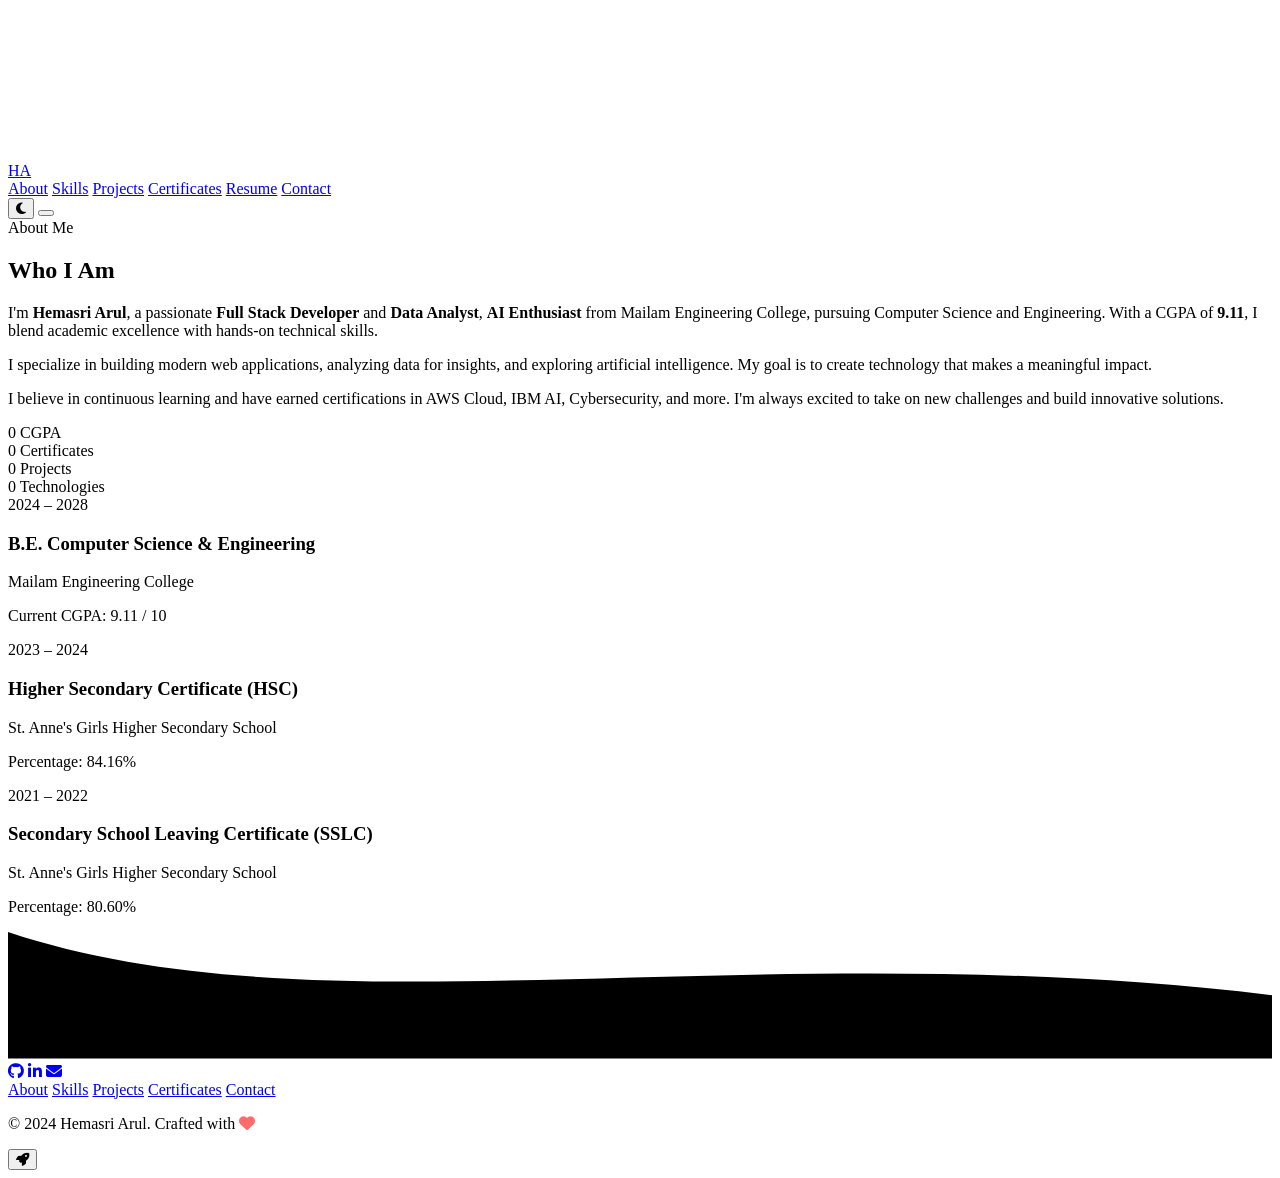
==== about.html @ 75f33d70 "Add files via upload" ====
<!DOCTYPE html>
<html lang="en" data-theme="dark">
<head>
  <meta charset="UTF-8">
  <meta name="viewport" content="width=device-width, initial-scale=1.0">
  <meta name="description" content="About Hemasri Arul - Full Stack Developer & AI Enthusiast">
  <meta name="author" content="Hemasri Arul">
  <meta name="theme-color" content="#00F5FF">
  <link rel="preconnect" href="https://fonts.googleapis.com">
  <link rel="preconnect" href="https://fonts.gstatic.com" crossorigin>
  <link href="https://fonts.googleapis.com/css2?family=Inter:wght@300;400;500;600;700;800;900&family=Space+Grotesk:wght@400;500;600;700&family=JetBrains+Mono:wght@400;500&display=swap" rel="stylesheet">
  <link rel="stylesheet" href="https://cdnjs.cloudflare.com/ajax/libs/font-awesome/6.5.0/css/all.min.css">
  <link rel="stylesheet" href="css/style.css">
  <link rel="stylesheet" href="css/animations.css">
  <link rel="stylesheet" href="css/responsive.css">
  <title>About | Hemasri Arul</title>
</head>
<body>
  <div class="cursor-outer" id="cursorOuter"></div>
  <div class="cursor-inner" id="cursorInner"></div>
  <canvas id="cursorTrail" class="cursor-trail"></canvas>

  <div class="scroll-progress" id="scrollProgress" role="progressbar" aria-label="Scroll progress">
    <div class="scroll-progress-bar" id="scrollProgressBar"></div>
  </div>

  <header class="header" id="header" role="banner">
    <nav class="nav container" role="navigation" aria-label="Main navigation">
      <a href="index.html" class="nav-logo" aria-label="Home">HA</a>
      <div class="nav-links" id="navLinks">
        <a href="about.html" class="nav-link active">About</a>
        <a href="skills.html" class="nav-link">Skills</a>
        <a href="projects.html" class="nav-link">Projects</a>
        <a href="certificates.html" class="nav-link">Certificates</a>
        <a href="resume.html" class="nav-link">Resume</a>
        <a href="contact.html" class="nav-link">Contact</a>
      </div>
      <div class="nav-actions">
        <button class="theme-toggle" id="themeToggle" aria-label="Toggle theme">
          <i class="fas fa-moon" id="themeIcon"></i>
        </button>
        <button class="nav-hamburger" id="navHamburger" aria-label="Menu" aria-expanded="false">
          <span></span><span></span><span></span>
        </button>
      </div>
    </nav>
  </header>

  <section id="about" class="about section" aria-label="About me">
    <div class="container">
      <div class="section-header">
        <span class="section-subtitle">About Me</span>
        <h2 class="section-title">Who <span class="gradient-text">I Am</span></h2>
        <div class="section-divider"></div>
      </div>
      <div class="about-content">
        <div class="about-text reveal">
          <p>I'm <strong>Hemasri Arul</strong>, a passionate <strong>Full Stack Developer</strong> and <strong>Data Analyst</strong>, <strong>AI Enthusiast</strong> from Mailam Engineering College, pursuing Computer Science and Engineering. With a CGPA of <strong>9.11</strong>, I blend academic excellence with hands-on technical skills.</p>
          <p>I specialize in building modern web applications, analyzing data for insights, and exploring artificial intelligence. My goal is to create technology that makes a meaningful impact.</p>
          <p>I believe in continuous learning and have earned certifications in AWS Cloud, IBM AI, Cybersecurity, and more. I'm always excited to take on new challenges and build innovative solutions.</p>
          <div class="about-stats">
            <div class="stat-item">
              <span class="stat-number counter" data-target="9.11" data-decimal="true">0</span>
              <span class="stat-label">CGPA</span>
            </div>
            <div class="stat-item">
              <span class="stat-number counter" data-target="5">0</span>
              <span class="stat-label">Certificates</span>
            </div>
            <div class="stat-item">
              <span class="stat-number counter" data-target="3">0</span>
              <span class="stat-label">Projects</span>
            </div>
            <div class="stat-item">
              <span class="stat-number counter" data-target="15">0</span>
              <span class="stat-label">Technologies</span>
            </div>
          </div>
        </div>
        <div class="about-timeline reveal">
          <div class="timeline-item">
            <div class="timeline-dot"></div>
            <div class="timeline-content">
              <span class="timeline-date">2024 – 2028</span>
              <h3>B.E. Computer Science & Engineering</h3>
              <p class="timeline-sub">Mailam Engineering College</p>
              <p>Current CGPA: 9.11 / 10</p>
            </div>
          </div>
          <div class="timeline-item">
            <div class="timeline-dot"></div>
            <div class="timeline-content">
              <span class="timeline-date">2023 – 2024</span>
              <h3>Higher Secondary Certificate (HSC)</h3>
              <p class="timeline-sub">St. Anne's Girls Higher Secondary School</p>
              <p>Percentage: 84.16%</p>
            </div>
          </div>
          <div class="timeline-item">
            <div class="timeline-dot"></div>
            <div class="timeline-content">
              <span class="timeline-date">2021 – 2022</span>
              <h3>Secondary School Leaving Certificate (SSLC)</h3>
              <p class="timeline-sub">St. Anne's Girls Higher Secondary School</p>
              <p>Percentage: 80.60%</p>
            </div>
          </div>
        </div>
      </div>
    </div>
  </section>

  <footer class="footer" role="contentinfo">
    <div class="footer-wave">
      <svg viewBox="0 0 1200 120" preserveAspectRatio="none">
        <path d="M0,0 C300,100 700,0 1200,60 L1200,120 L0,120 Z" class="wave-path"></path>
      </svg>
    </div>
    <div class="container footer-content">
      <div class="footer-socials">
        <a href="https://github.com/arulhemasri21-code" target="_blank" rel="noopener" class="social-icon" aria-label="GitHub"><i class="fab fa-github"></i></a>
        <a href="https://www.linkedin.com/in/hemasri-a-61a139381" target="_blank" rel="noopener" class="social-icon" aria-label="LinkedIn"><i class="fab fa-linkedin-in"></i></a>
        <a href="mailto:arulhemasri21@gmail.com" class="social-icon" aria-label="Email"><i class="fas fa-envelope"></i></a>
      </div>
      <div class="footer-links">
        <a href="about.html">About</a>
        <a href="skills.html">Skills</a>
        <a href="projects.html">Projects</a>
        <a href="certificates.html">Certificates</a>
        <a href="contact.html">Contact</a>
      </div>
      <p class="footer-copy">
        &copy; <span id="footerYear">2024</span> Hemasri Arul. Crafted with <i class="fas fa-heart" style="color: #ff6b6b;"></i>
      </p>
    </div>
    <button class="back-to-top" id="backToTop" aria-label="Back to top">
      <i class="fas fa-rocket"></i>
    </button>
  </footer>

  <script src="js/particles.js"></script>
  <script src="js/cursor.js"></script>
  <script src="js/typing.js"></script>
  <script src="js/script.js"></script>
</body>
</html>
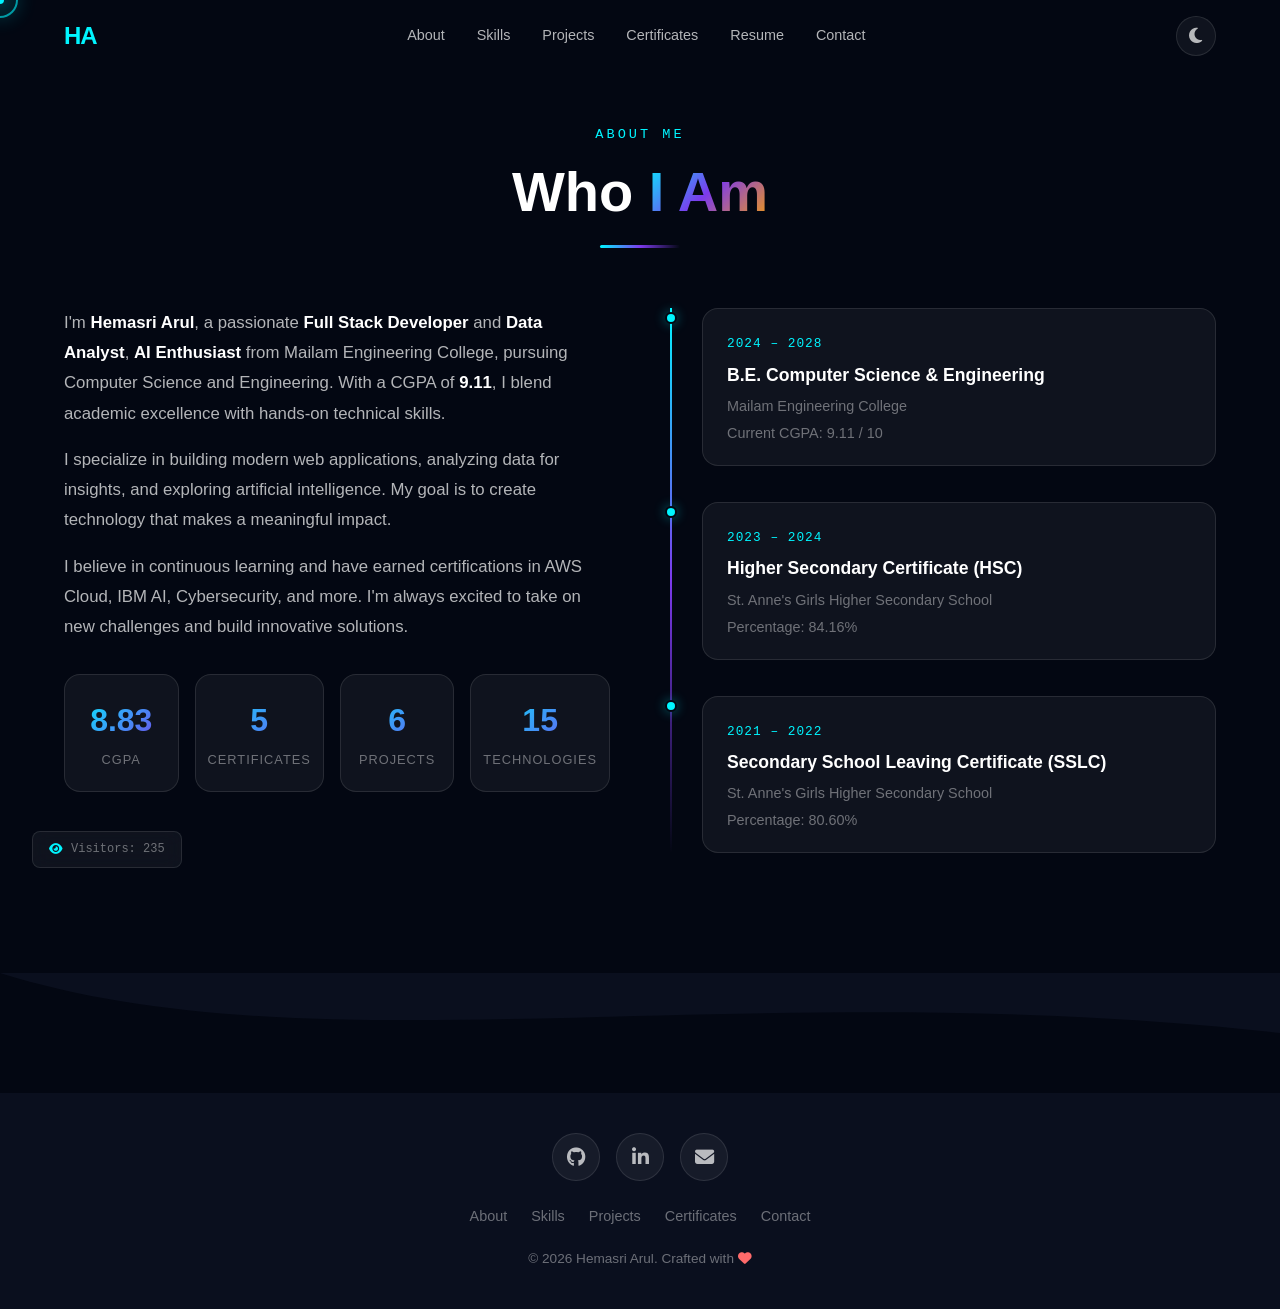
==== commit 9d279922: "Upadated featured project" ====
--- a/about.html
+++ b/about.html
@@ -68,7 +68,7 @@
               <span class="stat-label">Certificates</span>
             </div>
             <div class="stat-item">
-              <span class="stat-number counter" data-target="3">0</span>
+              <span class="stat-number counter" data-target="6">0</span>
               <span class="stat-label">Projects</span>
             </div>
             <div class="stat-item">
--- a/css/style.css
+++ b/css/style.css
@@ -0,0 +1,1794 @@
+/* =============================================
+   CSS ROOT VARIABLES
+   ============================================= */
+:root {
+  --bg-primary: #030712;
+  --bg-secondary: #0a0f1e;
+  --bg-card: rgba(255, 255, 255, 0.05);
+  --bg-card-hover: rgba(255, 255, 255, 0.1);
+  --border-glass: rgba(255, 255, 255, 0.1);
+  --border-glass-hover: rgba(0, 245, 255, 0.3);
+  --primary: #00F5FF;
+  --primary-dim: rgba(0, 245, 255, 0.15);
+  --primary-glow: rgba(0, 245, 255, 0.4);
+  --secondary: #7C3AED;
+  --secondary-dim: rgba(124, 58, 237, 0.2);
+  --accent: #F59E0B;
+  --accent-dim: rgba(245, 158, 11, 0.2);
+  --text-primary: #ffffff;
+  --text-secondary: rgba(255, 255, 255, 0.7);
+  --text-muted: rgba(255, 255, 255, 0.4);
+  --font-sans: 'Inter', -apple-system, BlinkMacSystemFont, 'Segoe UI', sans-serif;
+  --font-display: 'Space Grotesk', 'Inter', sans-serif;
+  --font-mono: 'JetBrains Mono', 'Fira Code', monospace;
+  --shadow-card: 0 8px 32px rgba(0, 0, 0, 0.3);
+  --shadow-glow: 0 0 30px rgba(0, 245, 255, 0.15);
+  --radius-sm: 8px;
+  --radius-md: 16px;
+  --radius-lg: 24px;
+  --radius-xl: 32px;
+  --transition: 0.3s cubic-bezier(0.4, 0, 0.2, 1);
+  --transition-slow: 0.5s cubic-bezier(0.4, 0, 0.2, 1);
+  --nav-height: 72px;
+}
+
+[data-theme="light"] {
+  --bg-primary: #f0f4ff;
+  --bg-secondary: #e8edf8;
+  --bg-card: rgba(255, 255, 255, 0.7);
+  --bg-card-hover: rgba(255, 255, 255, 0.9);
+  --border-glass: rgba(0, 0, 0, 0.08);
+  --border-glass-hover: rgba(0, 245, 255, 0.4);
+  --text-primary: #0a0f1e;
+  --text-secondary: rgba(10, 15, 30, 0.7);
+  --text-muted: rgba(10, 15, 30, 0.4);
+  --shadow-card: 0 8px 32px rgba(0, 0, 0, 0.08);
+  --shadow-glow: 0 0 30px rgba(0, 245, 255, 0.1);
+}
+
+/* =============================================
+   RESET & BASE
+   ============================================= */
+*, *::before, *::after {
+  margin: 0;
+  padding: 0;
+  box-sizing: border-box;
+}
+
+html {
+  font-size: 16px;
+  -webkit-font-smoothing: antialiased;
+  -moz-osx-font-smoothing: grayscale;
+}
+
+body {
+  font-family: var(--font-sans);
+  background: var(--bg-primary);
+  color: var(--text-primary);
+  line-height: 1.6;
+  overflow-x: hidden;
+  cursor: none;
+  transition: background var(--transition), color var(--transition);
+}
+
+a {
+  text-decoration: none;
+  color: inherit;
+}
+
+ul { list-style: none; }
+
+img {
+  max-width: 100%;
+  display: block;
+}
+
+button {
+  cursor: none;
+  border: none;
+  outline: none;
+  font-family: inherit;
+  background: none;
+}
+
+input, textarea {
+  font-family: inherit;
+  outline: none;
+  border: none;
+}
+
+::selection {
+  background: var(--primary);
+  color: var(--bg-primary);
+}
+
+::-webkit-scrollbar { width: 6px; }
+::-webkit-scrollbar-track { background: var(--bg-primary); }
+::-webkit-scrollbar-thumb { background: var(--primary-dim); border-radius: 3px; }
+::-webkit-scrollbar-thumb:hover { background: var(--primary-glow); }
+
+/* =============================================
+   CONTAINER
+   ============================================= */
+.container {
+  max-width: 1200px;
+  margin: 0 auto;
+  padding: 0 24px;
+}
+
+/* =============================================
+   GLASS CARD
+   ============================================= */
+.glass-card {
+  background: var(--bg-card);
+  backdrop-filter: blur(20px);
+  -webkit-backdrop-filter: blur(20px);
+  border: 1px solid var(--border-glass);
+  border-radius: var(--radius-lg);
+  box-shadow: var(--shadow-card);
+  transition: all var(--transition);
+}
+
+.glass-card:hover {
+  background: var(--bg-card-hover);
+  border-color: var(--border-glass-hover);
+  box-shadow: var(--shadow-glow);
+  transform: translateY(-4px);
+}
+
+/* =============================================
+   SECTION
+   ============================================= */
+.section {
+  padding: 120px 0;
+  position: relative;
+}
+
+.section-header {
+  text-align: center;
+  margin-bottom: 60px;
+}
+
+.section-subtitle {
+  display: inline-block;
+  font-family: var(--font-mono);
+  font-size: 0.85rem;
+  color: var(--primary);
+  letter-spacing: 3px;
+  text-transform: uppercase;
+  margin-bottom: 12px;
+  position: relative;
+}
+
+.section-title {
+  font-family: var(--font-display);
+  font-size: clamp(2rem, 5vw, 3.5rem);
+  font-weight: 700;
+  line-height: 1.2;
+}
+
+.gradient-text {
+  background: linear-gradient(135deg, var(--primary), var(--secondary), var(--accent));
+  -webkit-background-clip: text;
+  -webkit-text-fill-color: transparent;
+  background-clip: text;
+}
+
+.section-divider {
+  width: 80px;
+  height: 3px;
+  background: linear-gradient(90deg, var(--primary), var(--secondary), transparent);
+  border-radius: 2px;
+  margin: 20px auto 0;
+}
+
+/* =============================================
+   BUTTONS
+   ============================================= */
+.btn {
+  display: inline-flex;
+  align-items: center;
+  gap: 8px;
+  padding: 14px 28px;
+  font-family: var(--font-sans);
+  font-size: 0.95rem;
+  font-weight: 600;
+  border-radius: var(--radius-sm);
+  transition: all var(--transition);
+  position: relative;
+  overflow: hidden;
+  white-space: nowrap;
+}
+
+.btn i {
+  font-size: 1.1em;
+}
+
+.btn-primary {
+  background: linear-gradient(135deg, var(--primary), var(--secondary));
+  color: var(--bg-primary);
+  box-shadow: 0 4px 20px rgba(0, 245, 255, 0.3);
+}
+
+.btn-primary:hover {
+  transform: translateY(-2px);
+  box-shadow: 0 8px 40px rgba(0, 245, 255, 0.4);
+}
+
+.btn-outline {
+  background: transparent;
+  color: var(--text-primary);
+  border: 1px solid var(--border-glass);
+}
+
+.btn-outline:hover {
+  border-color: var(--primary);
+  background: var(--primary-dim);
+  box-shadow: 0 0 30px rgba(0, 245, 255, 0.15);
+  transform: translateY(-2px);
+}
+
+.btn-glow {
+  animation: btnGlow 2s ease-in-out infinite;
+}
+
+.ripple-effect {
+  position: absolute;
+  border-radius: 50%;
+  background: rgba(255, 255, 255, 0.4);
+  transform: scale(0);
+  animation: ripple 0.6s ease-out;
+  pointer-events: none;
+}
+
+/* =============================================
+   LOADING SCREEN
+   ============================================= */
+.loader {
+  position: fixed;
+  top: 0;
+  left: 0;
+  width: 100%;
+  height: 100%;
+  background: var(--bg-primary);
+  display: flex;
+  align-items: center;
+  justify-content: center;
+  z-index: 10000;
+  transition: opacity 0.8s ease, visibility 0.8s ease;
+}
+
+.loader.hidden {
+  opacity: 0;
+  visibility: hidden;
+  pointer-events: none;
+}
+
+.loader-inner {
+  text-align: center;
+}
+
+.loader-initials {
+  font-family: var(--font-display);
+  font-size: 5rem;
+  font-weight: 800;
+  background: linear-gradient(135deg, var(--primary), var(--secondary), var(--accent));
+  -webkit-background-clip: text;
+  -webkit-text-fill-color: transparent;
+  background-clip: text;
+  animation: loaderPulse 1.5s ease-in-out infinite;
+  letter-spacing: -4px;
+}
+
+.loader-bar-track {
+  width: 280px;
+  height: 3px;
+  background: var(--bg-card);
+  border-radius: 2px;
+  margin: 30px auto 16px;
+  overflow: hidden;
+}
+
+.loader-bar {
+  width: 0%;
+  height: 100%;
+  background: linear-gradient(90deg, var(--primary), var(--secondary));
+  border-radius: 2px;
+  transition: width 0.3s ease;
+}
+
+.loader-text {
+  font-family: var(--font-mono);
+  font-size: 0.85rem;
+  color: var(--text-muted);
+  letter-spacing: 2px;
+}
+
+/* =============================================
+   HEADER & NAVIGATION
+   ============================================= */
+.header {
+  position: fixed;
+  top: 0;
+  left: 0;
+  width: 100%;
+  z-index: 1000;
+  padding: 16px 0;
+  transition: all var(--transition);
+}
+
+.header.scrolled {
+  background: rgba(3, 7, 18, 0.85);
+  backdrop-filter: blur(20px);
+  -webkit-backdrop-filter: blur(20px);
+  border-bottom: 1px solid var(--border-glass);
+  padding: 8px 0;
+}
+
+[data-theme="light"] .header.scrolled {
+  background: rgba(240, 244, 255, 0.85);
+}
+
+.nav {
+  display: flex;
+  align-items: center;
+  justify-content: space-between;
+}
+
+.nav-logo {
+  font-family: var(--font-display);
+  font-size: 1.5rem;
+  font-weight: 800;
+  color: var(--primary);
+  letter-spacing: -1px;
+}
+
+.nav-links {
+  display: flex;
+  align-items: center;
+  gap: 32px;
+}
+
+.nav-link {
+  font-size: 0.9rem;
+  font-weight: 500;
+  color: var(--text-secondary);
+  transition: color var(--transition);
+  position: relative;
+}
+
+.nav-link::after {
+  content: '';
+  position: absolute;
+  bottom: -4px;
+  left: 0;
+  width: 0;
+  height: 2px;
+  background: var(--primary);
+  transition: width var(--transition);
+  border-radius: 1px;
+}
+
+.nav-link:hover,
+.nav-link.active {
+  color: var(--primary);
+}
+
+.nav-link:hover::after,
+.nav-link.active::after {
+  width: 100%;
+}
+
+.nav-actions {
+  display: flex;
+  align-items: center;
+  gap: 16px;
+}
+
+.theme-toggle {
+  width: 40px;
+  height: 40px;
+  display: flex;
+  align-items: center;
+  justify-content: center;
+  border-radius: 50%;
+  background: var(--bg-card);
+  border: 1px solid var(--border-glass);
+  color: var(--text-secondary);
+  font-size: 1.1rem;
+  transition: all var(--transition);
+}
+
+.theme-toggle:hover {
+  border-color: var(--primary);
+  color: var(--primary);
+  background: var(--primary-dim);
+}
+
+.nav-hamburger {
+  display: none;
+  flex-direction: column;
+  gap: 5px;
+  padding: 8px;
+}
+
+.nav-hamburger span {
+  display: block;
+  width: 24px;
+  height: 2px;
+  background: var(--text-primary);
+  border-radius: 2px;
+  transition: all var(--transition);
+}
+
+.nav-hamburger.active span:nth-child(1) {
+  transform: translateY(7px) rotate(45deg);
+}
+
+.nav-hamburger.active span:nth-child(2) {
+  opacity: 0;
+}
+
+.nav-hamburger.active span:nth-child(3) {
+  transform: translateY(-7px) rotate(-45deg);
+}
+
+/* =============================================
+   SCROLL PROGRESS
+   ============================================= */
+.scroll-progress {
+  position: fixed;
+  top: 0;
+  left: 0;
+  width: 100%;
+  height: 3px;
+  z-index: 2000;
+  background: transparent;
+}
+
+.scroll-progress-bar {
+  height: 100%;
+  width: 0%;
+  background: linear-gradient(90deg, var(--primary), var(--secondary));
+  transition: width 0.1s linear;
+}
+
+/* =============================================
+   HERO SECTION
+   ============================================= */
+.hero {
+  min-height: 100vh;
+  display: flex;
+  align-items: center;
+  position: relative;
+  overflow: hidden;
+  padding-top: var(--nav-height);
+}
+
+.hero-particles {
+  position: absolute;
+  top: 0;
+  left: 0;
+  width: 100%;
+  height: 100%;
+  z-index: 1;
+  pointer-events: none;
+}
+
+.hero-bg-circles {
+  position: absolute;
+  top: 0;
+  left: 0;
+  width: 100%;
+  height: 100%;
+  z-index: 0;
+  overflow: hidden;
+}
+
+.hero-circle {
+  position: absolute;
+  border-radius: 50%;
+  filter: blur(80px);
+  opacity: 0.3;
+  animation: heroCircleFloat 8s ease-in-out infinite;
+}
+
+.hero-circle-1 {
+  width: 500px;
+  height: 500px;
+  background: radial-gradient(circle, var(--primary), transparent);
+  top: -10%;
+  right: -10%;
+}
+
+.hero-circle-2 {
+  width: 400px;
+  height: 400px;
+  background: radial-gradient(circle, var(--secondary), transparent);
+  bottom: -5%;
+  left: -5%;
+  animation-delay: -3s;
+}
+
+.hero-circle-3 {
+  width: 300px;
+  height: 300px;
+  background: radial-gradient(circle, var(--accent), transparent);
+  top: 50%;
+  left: 50%;
+  transform: translate(-50%, -50%);
+  animation-delay: -6s;
+}
+
+.hero-content {
+  position: relative;
+  z-index: 2;
+  display: grid;
+  grid-template-columns: 1fr 1fr;
+  align-items: center;
+  gap: 60px;
+  width: 100%;
+}
+
+.hero-text {
+  display: flex;
+  flex-direction: column;
+  gap: 16px;
+}
+
+.hero-greeting {
+  font-family: var(--font-mono);
+  font-size: 1.1rem;
+  color: var(--text-muted);
+  letter-spacing: 2px;
+}
+
+.hero-name {
+  font-family: var(--font-display);
+  font-size: clamp(2.8rem, 7vw, 5rem);
+  font-weight: 800;
+  line-height: 1.1;
+  letter-spacing: -2px;
+  background: linear-gradient(135deg, #fff 30%, var(--primary), var(--secondary));
+  -webkit-background-clip: text;
+  -webkit-text-fill-color: transparent;
+  background-clip: text;
+}
+
+.hero-typing {
+  font-family: var(--font-mono);
+  font-size: clamp(1rem, 2vw, 1.3rem);
+  color: var(--text-secondary);
+  min-height: 1.5em;
+  display: flex;
+  align-items: center;
+  gap: 4px;
+}
+
+.hero-typing-static {
+  color: var(--text-muted);
+}
+
+.hero-typing-dynamic {
+  color: var(--primary);
+}
+
+.hero-typing-cursor {
+  color: var(--primary);
+  animation: blink 0.7s step-end infinite;
+  font-weight: 100;
+}
+
+.hero-tagline {
+  font-size: 0.95rem;
+  color: var(--text-muted);
+  line-height: 1.6;
+}
+
+.hero-buttons {
+  display: flex;
+  flex-wrap: wrap;
+  gap: 12px;
+  margin-top: 12px;
+}
+
+.hero-socials {
+  display: flex;
+  gap: 16px;
+  margin-top: 8px;
+}
+
+.social-icon {
+  width: 48px;
+  height: 48px;
+  display: flex;
+  align-items: center;
+  justify-content: center;
+  border-radius: 50%;
+  background: var(--bg-card);
+  border: 1px solid var(--border-glass);
+  color: var(--text-secondary);
+  font-size: 1.2rem;
+  transition: all var(--transition);
+}
+
+.social-icon:hover {
+  border-color: var(--primary);
+  color: var(--primary);
+  background: var(--primary-dim);
+  box-shadow: 0 0 30px var(--primary-glow);
+  transform: translateY(-3px);
+}
+
+/* Hero Image */
+.hero-image-wrapper {
+  display: flex;
+  align-items: center;
+  justify-content: center;
+  position: relative;
+}
+
+.hero-image-glow {
+  position: absolute;
+  width: 400px;
+  height: 400px;
+  border-radius: 50%;
+  background: radial-gradient(circle, var(--primary-dim) 0%, transparent 70%);
+  animation: glowPulse 3s ease-in-out infinite;
+}
+
+.hero-image-ring {
+  width: 340px;
+  height: 340px;
+  border-radius: 50%;
+  padding: 4px;
+  background: conic-gradient(var(--primary), var(--secondary), var(--accent), var(--primary));
+  position: relative;
+}
+
+.hero-image-ring-inner {
+  width: 100%;
+  height: 100%;
+  border-radius: 50%;
+  overflow: hidden;
+  background: var(--bg-primary);
+  display: flex;
+  align-items: center;
+  justify-content: center;
+  position: relative;
+}
+
+
+.hero-image-placeholder {
+  display: none;
+  font-family: var(--font-display);
+  font-size: 4rem;
+  font-weight: 800;
+  color: var(--primary);
+  animation: float 6s ease-in-out infinite;
+}
+
+.hero-image-ring.no-image .hero-image-placeholder {
+  display: block;
+}
+
+/* Floating Code */
+.hero-float-code {
+  position: absolute;
+  top: 0;
+  left: 0;
+  width: 100%;
+  height: 100%;
+  z-index: 1;
+  pointer-events: none;
+  overflow: hidden;
+}
+
+.hero-float-code pre {
+  position: absolute;
+  font-family: var(--font-mono);
+  font-size: 0.8rem;
+  color: rgba(255, 255, 255, 0.06);
+  animation: floatCode 20s linear infinite;
+  white-space: nowrap;
+}
+
+.hero-float-code pre:nth-child(1) { top: 15%; left: 5%; animation-duration: 25s; }
+.hero-float-code pre:nth-child(2) { top: 30%; right: 3%; animation-duration: 20s; animation-delay: -5s; }
+.hero-float-code pre:nth-child(3) { top: 55%; left: 2%; animation-duration: 22s; animation-delay: -10s; }
+.hero-float-code pre:nth-child(4) { top: 70%; right: 5%; animation-duration: 18s; animation-delay: -15s; }
+.hero-float-code pre:nth-child(5) { top: 85%; left: 8%; animation-duration: 24s; animation-delay: -8s; }
+
+.code-cyan { color: var(--primary); }
+.code-purple { color: var(--secondary); }
+.code-yellow { color: var(--accent); }
+.code-green { color: #10b981; }
+
+/* =============================================
+   ABOUT SECTION
+   ============================================= */
+.about-content {
+  display: grid;
+  grid-template-columns: 1fr 1fr;
+  gap: 60px;
+  align-items: start;
+}
+
+.about-text p {
+  color: var(--text-secondary);
+  margin-bottom: 16px;
+  font-size: 1.05rem;
+  line-height: 1.8;
+}
+
+.about-text strong {
+  color: var(--text-primary);
+}
+
+.about-stats {
+  display: grid;
+  grid-template-columns: repeat(4, 1fr);
+  gap: 16px;
+  margin-top: 32px;
+}
+
+.stat-item {
+  text-align: center;
+  padding: 20px 12px;
+  background: var(--bg-card);
+  border-radius: var(--radius-md);
+  border: 1px solid var(--border-glass);
+  transition: all var(--transition);
+}
+
+.stat-item:hover {
+  border-color: var(--primary);
+  background: var(--primary-dim);
+  transform: translateY(-4px);
+}
+
+.stat-number {
+  display: block;
+  font-family: var(--font-display);
+  font-size: 2rem;
+  font-weight: 700;
+  background: linear-gradient(135deg, var(--primary), var(--secondary));
+  -webkit-background-clip: text;
+  -webkit-text-fill-color: transparent;
+  background-clip: text;
+}
+
+.stat-label {
+  font-size: 0.8rem;
+  color: var(--text-muted);
+  margin-top: 4px;
+  display: block;
+  text-transform: uppercase;
+  letter-spacing: 1px;
+}
+
+/* Timeline */
+.about-timeline {
+  position: relative;
+  padding-left: 32px;
+}
+
+.about-timeline::before {
+  content: '';
+  position: absolute;
+  left: 0;
+  top: 0;
+  width: 2px;
+  height: 100%;
+  background: linear-gradient(to bottom, var(--primary), var(--secondary), transparent);
+}
+
+.timeline-item {
+  position: relative;
+  padding-bottom: 36px;
+}
+
+.timeline-item:last-child {
+  padding-bottom: 0;
+}
+
+.timeline-dot {
+  position: absolute;
+  left: -37px;
+  top: 4px;
+  width: 12px;
+  height: 12px;
+  border-radius: 50%;
+  background: var(--primary);
+  border: 2px solid var(--bg-primary);
+  box-shadow: 0 0 12px var(--primary-glow);
+}
+
+.timeline-content {
+  background: var(--bg-card);
+  padding: 20px 24px;
+  border-radius: var(--radius-md);
+  border: 1px solid var(--border-glass);
+  transition: all var(--transition);
+}
+
+.timeline-content:hover {
+  border-color: var(--border-glass-hover);
+  transform: translateX(4px);
+}
+
+.timeline-date {
+  font-family: var(--font-mono);
+  font-size: 0.8rem;
+  color: var(--primary);
+  letter-spacing: 1px;
+}
+
+.timeline-content h3 {
+  font-family: var(--font-display);
+  font-size: 1.1rem;
+  margin: 6px 0;
+}
+
+.timeline-sub {
+  font-size: 0.95rem;
+  font-weight: 500;
+  color: var(--text-primary);
+  margin-bottom: 4px;
+}
+
+.timeline-content p {
+  color: var(--text-muted);
+  font-size: 0.9rem;
+}
+
+/* =============================================
+   SKILLS SECTION
+   ============================================= */
+.skills-grid {
+  display: grid;
+  grid-template-columns: repeat(3, 1fr);
+  gap: 24px;
+}
+
+.skill-card {
+  padding: 32px;
+  text-align: center;
+  transition: all var(--transition);
+  transform-style: preserve-3d;
+}
+
+.skill-card:hover {
+  transform: translateY(-8px) rotateX(4deg) rotateY(-2deg);
+}
+
+.skill-icon {
+  width: 64px;
+  height: 64px;
+  margin: 0 auto 20px;
+  display: flex;
+  align-items: center;
+  justify-content: center;
+  border-radius: 50%;
+  background: var(--primary-dim);
+  color: var(--primary);
+  font-size: 1.8rem;
+  transition: all var(--transition);
+}
+
+.skill-card:hover .skill-icon {
+  background: linear-gradient(135deg, var(--primary), var(--secondary));
+  color: var(--bg-primary);
+  box-shadow: 0 0 30px var(--primary-glow);
+}
+
+.skill-title {
+  font-family: var(--font-display);
+  font-size: 1.3rem;
+  font-weight: 600;
+  margin-bottom: 20px;
+}
+
+.skill-items {
+  text-align: left;
+}
+
+.skill-item {
+  margin-bottom: 14px;
+}
+
+.skill-item:last-child {
+  margin-bottom: 0;
+}
+
+.skill-item span {
+  font-size: 0.9rem;
+  color: var(--text-secondary);
+  margin-bottom: 6px;
+  display: block;
+}
+
+.skill-bar {
+  width: 100%;
+  height: 6px;
+  background: var(--bg-card);
+  border-radius: 3px;
+  overflow: hidden;
+}
+
+.skill-fill {
+  height: 100%;
+  border-radius: 3px;
+  background: linear-gradient(90deg, var(--primary), var(--secondary));
+  width: 0;
+  transition: width 1.5s cubic-bezier(0.4, 0, 0.2, 1);
+}
+
+/* =============================================
+   PROJECTS SECTION
+   ============================================= */
+.projects-filter {
+  display: flex;
+  justify-content: space-between;
+  align-items: center;
+  margin-bottom: 40px;
+  gap: 20px;
+  flex-wrap: wrap;
+}
+
+.projects-search {
+  display: flex;
+  align-items: center;
+  gap: 12px;
+  background: var(--bg-card);
+  padding: 12px 20px;
+  border-radius: var(--radius-sm);
+  border: 1px solid var(--border-glass);
+  flex: 1;
+  max-width: 360px;
+  transition: all var(--transition);
+}
+
+.projects-search:focus-within {
+  border-color: var(--primary);
+  box-shadow: 0 0 20px var(--primary-glow);
+}
+
+.projects-search i {
+  color: var(--text-muted);
+}
+
+.projects-search input {
+  background: none;
+  color: var(--text-primary);
+  font-size: 0.95rem;
+  width: 100%;
+}
+
+.projects-search input::placeholder {
+  color: var(--text-muted);
+}
+
+.filter-buttons {
+  display: flex;
+  gap: 8px;
+  flex-wrap: wrap;
+}
+
+.filter-btn {
+  padding: 10px 20px;
+  font-size: 0.85rem;
+  font-weight: 500;
+  color: var(--text-secondary);
+  border-radius: var(--radius-sm);
+  border: 1px solid var(--border-glass);
+  transition: all var(--transition);
+}
+
+.filter-btn:hover,
+.filter-btn.active {
+  background: var(--primary-dim);
+  color: var(--primary);
+  border-color: var(--primary);
+}
+
+.projects-grid {
+  display: grid;
+  grid-template-columns: repeat(3, 1fr);
+  gap: 24px;
+}
+
+.project-card {
+  overflow: hidden;
+  transition: all var(--transition);
+  transform-style: preserve-3d;
+}
+
+.project-card:hover {
+  transform: translateY(-8px) rotateX(2deg) rotateY(-2deg);
+}
+
+.project-image {
+  width: 100%;
+  aspect-ratio: 16/10;
+  overflow: hidden;
+  position: relative;
+}
+
+.project-image-placeholder {
+  width: 100%;
+  height: 100%;
+  display: flex;
+  align-items: center;
+  justify-content: center;
+  background: var(--bg-secondary);
+  color: var(--text-muted);
+  font-size: 3rem;
+}
+
+.project-overlay {
+  position: absolute;
+  top: 0;
+  left: 0;
+  width: 100%;
+  height: 100%;
+  background: rgba(3, 7, 18, 0.8);
+  backdrop-filter: blur(4px);
+  display: flex;
+  align-items: center;
+  justify-content: center;
+  gap: 20px;
+  opacity: 0;
+  transition: opacity var(--transition);
+}
+
+.project-card:hover .project-overlay {
+  opacity: 1;
+}
+
+.project-link {
+  width: 52px;
+  height: 52px;
+  display: flex;
+  align-items: center;
+  justify-content: center;
+  border-radius: 50%;
+  background: var(--primary-dim);
+  color: var(--primary);
+  font-size: 1.3rem;
+  border: 1px solid var(--primary);
+  transition: all var(--transition);
+  transform: translateY(20px);
+}
+
+.project-card:hover .project-link {
+  transform: translateY(0);
+}
+
+.project-link:hover {
+  background: var(--primary);
+  color: var(--bg-primary);
+  box-shadow: 0 0 30px var(--primary-glow);
+}
+
+.project-info {
+  padding: 20px;
+}
+
+.project-title {
+  font-family: var(--font-display);
+  font-size: 1.15rem;
+  font-weight: 600;
+  margin-bottom: 8px;
+}
+
+.project-desc {
+  font-size: 0.88rem;
+  color: var(--text-secondary);
+  margin-bottom: 14px;
+  line-height: 1.6;
+}
+
+.project-tags {
+  display: flex;
+  flex-wrap: wrap;
+  gap: 8px;
+}
+
+.project-tag {
+  padding: 4px 12px;
+  font-size: 0.75rem;
+  font-family: var(--font-mono);
+  background: var(--primary-dim);
+  color: var(--primary);
+  border-radius: 20px;
+  border: 1px solid rgba(0, 245, 255, 0.2);
+}
+
+/* =============================================
+   CERTIFICATES SECTION
+   ============================================= */
+.certificates-grid {
+  display: grid;
+  grid-template-columns: repeat(3, 1fr);
+  gap: 24px;
+}
+
+.cert-card {
+  padding: 32px;
+  text-align: center;
+  transition: all var(--transition);
+}
+
+.cert-card:hover {
+  transform: translateY(-8px);
+}
+
+.cert-icon {
+  width: 72px;
+  height: 72px;
+  margin: 0 auto 20px;
+  display: flex;
+  align-items: center;
+  justify-content: center;
+  border-radius: 50%;
+  background: var(--primary-dim);
+  color: var(--primary);
+  font-size: 2rem;
+  transition: all var(--transition);
+}
+
+.cert-card:hover .cert-icon {
+  background: linear-gradient(135deg, var(--primary), var(--secondary));
+  color: var(--bg-primary);
+  box-shadow: 0 0 30px var(--primary-glow);
+  transform: scale(1.1);
+}
+
+.cert-title {
+  font-family: var(--font-display);
+  font-size: 1.1rem;
+  font-weight: 600;
+  margin-bottom: 6px;
+}
+
+.cert-org {
+  font-size: 0.9rem;
+  color: var(--text-muted);
+  margin-bottom: 20px;
+}
+
+.cert-view {
+  padding: 10px 24px;
+  font-size: 0.85rem;
+  font-weight: 500;
+  color: var(--primary);
+  border: 1px solid var(--primary);
+  border-radius: var(--radius-sm);
+  transition: all var(--transition);
+}
+
+.cert-view:hover {
+  background: var(--primary);
+  color: var(--bg-primary);
+  box-shadow: 0 0 20px var(--primary-glow);
+}
+
+/* =============================================
+   MODAL
+   ============================================= */
+.modal {
+  position: fixed;
+  top: 0;
+  left: 0;
+  width: 100%;
+  height: 100%;
+  z-index: 9000;
+  display: flex;
+  align-items: center;
+  justify-content: center;
+  opacity: 0;
+  visibility: hidden;
+  transition: all var(--transition);
+}
+
+.modal.active {
+  opacity: 1;
+  visibility: visible;
+}
+
+.modal-backdrop {
+  position: absolute;
+  top: 0;
+  left: 0;
+  width: 100%;
+  height: 100%;
+  background: rgba(3, 7, 18, 0.9);
+  backdrop-filter: blur(20px);
+}
+
+.modal-content {
+  position: relative;
+  max-width: 800px;
+  width: 90%;
+  max-height: 90vh;
+  overflow-y: auto;
+  z-index: 1;
+  transform: scale(0.9);
+  transition: transform var(--transition-slow);
+}
+
+.modal.active .modal-content {
+  transform: scale(1);
+}
+
+.modal-close {
+  position: absolute;
+  top: 16px;
+  right: 16px;
+  width: 44px;
+  height: 44px;
+  display: flex;
+  align-items: center;
+  justify-content: center;
+  font-size: 1.5rem;
+  color: var(--text-primary);
+  background: var(--bg-card);
+  border-radius: 50%;
+  border: 1px solid var(--border-glass);
+  z-index: 2;
+  transition: all var(--transition);
+}
+
+.modal-close:hover {
+  border-color: #ff6b6b;
+  color: #ff6b6b;
+}
+
+.modal-nav {
+  position: absolute;
+  top: 50%;
+  transform: translateY(-50%);
+  width: 48px;
+  height: 48px;
+  display: flex;
+  align-items: center;
+  justify-content: center;
+  font-size: 1.2rem;
+  color: var(--text-primary);
+  background: var(--bg-card);
+  border-radius: 50%;
+  border: 1px solid var(--border-glass);
+  z-index: 2;
+  transition: all var(--transition);
+}
+
+.modal-nav:hover {
+  border-color: var(--primary);
+  color: var(--primary);
+}
+
+.modal-prev { left: 16px; }
+.modal-next { right: 16px; }
+
+.modal-image-wrapper {
+  background: var(--bg-secondary);
+  border-radius: var(--radius-lg);
+  overflow: hidden;
+  min-height: 400px;
+  display: flex;
+  align-items: center;
+  justify-content: center;
+}
+
+.modal-cert-image {
+  display: none;
+  max-width: 100%;
+  max-height: 70vh;
+  object-fit: contain;
+  border-radius: var(--radius-md);
+}
+
+.modal-image-placeholder {
+  text-align: center;
+  padding: 60px;
+}
+
+.modal-image-placeholder i {
+  font-size: 4rem;
+  color: var(--primary);
+  margin-bottom: 20px;
+}
+
+.modal-image-placeholder h3 {
+  font-family: var(--font-display);
+  font-size: 1.5rem;
+  margin-bottom: 8px;
+}
+
+.modal-image-placeholder p {
+  color: var(--text-muted);
+}
+
+/* =============================================
+   RESUME SECTION
+   ============================================= */
+.resume-content {
+  display: grid;
+  grid-template-columns: repeat(2, 1fr);
+  gap: 24px;
+  margin-bottom: 40px;
+}
+
+.resume-card {
+  padding: 28px;
+}
+
+.resume-header {
+  display: flex;
+  align-items: center;
+  gap: 12px;
+  margin-bottom: 20px;
+  padding-bottom: 16px;
+  border-bottom: 1px solid var(--border-glass);
+}
+
+.resume-header i {
+  font-size: 1.3rem;
+  color: var(--primary);
+}
+
+.resume-header h3 {
+  font-family: var(--font-display);
+  font-size: 1.15rem;
+  font-weight: 600;
+}
+
+.resume-item {
+  margin-bottom: 16px;
+}
+
+.resume-item:last-child {
+  margin-bottom: 0;
+}
+
+.resume-item h4 {
+  font-size: 1rem;
+  font-weight: 500;
+  margin-bottom: 4px;
+}
+
+.resume-meta {
+  font-size: 0.85rem;
+  color: var(--primary);
+  font-family: var(--font-mono);
+}
+
+.resume-item p {
+  font-size: 0.9rem;
+  color: var(--text-muted);
+  margin-top: 4px;
+}
+
+.resume-actions {
+  display: flex;
+  gap: 16px;
+  justify-content: center;
+  flex-wrap: wrap;
+}
+
+/* =============================================
+   GITHUB SECTION
+   ============================================= */
+.github-card {
+  padding: 32px;
+}
+
+.github-header {
+  display: flex;
+  align-items: center;
+  gap: 12px;
+  margin-bottom: 24px;
+  font-size: 1.1rem;
+  font-weight: 500;
+}
+
+.github-header i {
+  color: var(--primary);
+  font-size: 1.5rem;
+}
+
+.github-grid {
+  display: grid;
+  grid-template-columns: repeat(auto-fill, minmax(14px, 1fr));
+  gap: 3px;
+  margin-bottom: 24px;
+}
+
+.github-cell {
+  aspect-ratio: 1;
+  border-radius: 2px;
+  background: var(--bg-card);
+  transition: background var(--transition);
+}
+
+.github-cell.level-1 { background: rgba(0, 245, 255, 0.2); }
+.github-cell.level-2 { background: rgba(0, 245, 255, 0.4); }
+.github-cell.level-3 { background: rgba(0, 245, 255, 0.6); }
+.github-cell.level-4 { background: var(--primary); }
+
+.github-stats {
+  display: flex;
+  justify-content: center;
+  gap: 48px;
+}
+
+.github-stat {
+  text-align: center;
+}
+
+.github-stat-num {
+  display: block;
+  font-family: var(--font-display);
+  font-size: 1.8rem;
+  font-weight: 700;
+  color: var(--primary);
+}
+
+.github-stat span:last-child {
+  font-size: 0.85rem;
+  color: var(--text-muted);
+}
+
+/* =============================================
+   TERMINAL SECTION
+   ============================================= */
+.terminal {
+  max-width: 700px;
+  margin: 0 auto;
+  overflow: hidden;
+}
+
+.terminal-header {
+  display: flex;
+  align-items: center;
+  gap: 8px;
+  padding: 14px 20px;
+  background: rgba(0, 0, 0, 0.3);
+  border-bottom: 1px solid var(--border-glass);
+}
+
+.terminal-dot {
+  width: 12px;
+  height: 12px;
+  border-radius: 50%;
+}
+
+.terminal-dot.red { background: #ff5f56; }
+.terminal-dot.yellow { background: #ffbd2e; }
+.terminal-dot.green { background: #27c93f; }
+
+.terminal-title {
+  flex: 1;
+  text-align: center;
+  font-family: var(--font-mono);
+  font-size: 0.8rem;
+  color: var(--text-muted);
+}
+
+.terminal-body {
+  padding: 20px;
+  font-family: var(--font-mono);
+  font-size: 0.9rem;
+  line-height: 1.8;
+  min-height: 200px;
+}
+
+.terminal-prompt {
+  color: var(--primary);
+}
+
+.terminal-output {
+  color: var(--accent);
+  white-space: pre-wrap;
+  word-break: break-word;
+}
+
+.terminal-cursor-block {
+  display: inline-block;
+  width: 8px;
+  height: 1.2em;
+  background: var(--primary);
+  animation: blink 0.7s step-end infinite;
+}
+
+/* =============================================
+   CONTACT SECTION
+   ============================================= */
+.contact-content {
+  display: grid;
+  grid-template-columns: 1fr 1.5fr;
+  gap: 60px;
+  align-items: start;
+}
+
+.contact-info {
+  display: flex;
+  flex-direction: column;
+  gap: 24px;
+}
+
+.contact-item {
+  display: flex;
+  align-items: flex-start;
+  gap: 16px;
+  padding: 20px;
+  background: var(--bg-card);
+  border-radius: var(--radius-md);
+  border: 1px solid var(--border-glass);
+  transition: all var(--transition);
+}
+
+.contact-item:hover {
+  border-color: var(--primary);
+  transform: translateX(4px);
+}
+
+.contact-icon {
+  width: 48px;
+  height: 48px;
+  min-width: 48px;
+  display: flex;
+  align-items: center;
+  justify-content: center;
+  border-radius: 50%;
+  background: var(--primary-dim);
+  color: var(--primary);
+  font-size: 1.2rem;
+}
+
+.contact-item h4 {
+  font-size: 0.95rem;
+  font-weight: 600;
+  margin-bottom: 4px;
+}
+
+.contact-item p,
+.contact-item a {
+  font-size: 0.9rem;
+  color: var(--text-muted);
+}
+
+.contact-item a:hover {
+  color: var(--primary);
+}
+
+/* Contact Form */
+.contact-form {
+  display: flex;
+  flex-direction: column;
+  gap: 20px;
+}
+
+.form-group {
+  position: relative;
+}
+
+.floating-label {
+  position: relative;
+}
+
+.floating-label .form-input {
+  width: 100%;
+  padding: 18px 16px 6px;
+  font-size: 1rem;
+  color: var(--text-primary);
+  background: var(--bg-card);
+  border: 1px solid var(--border-glass);
+  border-radius: var(--radius-sm);
+  transition: all var(--transition);
+}
+
+.floating-label .form-input:focus {
+  border-color: var(--primary);
+  box-shadow: 0 0 20px var(--primary-glow);
+}
+
+.floating-label label {
+  position: absolute;
+  top: 50%;
+  left: 16px;
+  transform: translateY(-50%);
+  font-size: 0.95rem;
+  color: var(--text-muted);
+  transition: all var(--transition);
+  pointer-events: none;
+}
+
+.floating-label .form-textarea ~ label {
+  top: 18px;
+  transform: none;
+}
+
+.floating-label .form-input:focus ~ label,
+.floating-label .form-input:not(:placeholder-shown) ~ label {
+  top: 8px;
+  font-size: 0.75rem;
+  color: var(--primary);
+}
+
+.floating-label .form-input:focus ~ label {
+  color: var(--primary);
+}
+
+.form-textarea {
+  min-height: 120px;
+  resize: vertical;
+}
+
+.form-error {
+  display: block;
+  font-size: 0.8rem;
+  color: #ff6b6b;
+  margin-top: 4px;
+  opacity: 0;
+  transition: opacity var(--transition);
+}
+
+.form-error.visible {
+  opacity: 1;
+}
+
+.form-group.error .form-input {
+  border-color: #ff6b6b;
+}
+
+/* =============================================
+   FOOTER
+   ============================================= */
+.footer {
+  position: relative;
+  background: var(--bg-secondary);
+  padding-top: 0;
+}
+
+.footer-wave {
+  position: relative;
+  width: 100%;
+  height: 120px;
+  overflow: hidden;
+  margin-bottom: 40px;
+}
+
+.footer-wave svg {
+  position: absolute;
+  bottom: 0;
+  width: 100%;
+  height: 100%;
+}
+
+.wave-path {
+  fill: var(--bg-primary);
+  animation: waveAnim 8s ease-in-out infinite;
+}
+
+.footer-content {
+  text-align: center;
+  padding-bottom: 40px;
+}
+
+.footer-socials {
+  display: flex;
+  justify-content: center;
+  gap: 16px;
+  margin-bottom: 24px;
+}
+
+.footer-links {
+  display: flex;
+  justify-content: center;
+  gap: 24px;
+  margin-bottom: 20px;
+  flex-wrap: wrap;
+}
+
+.footer-links a {
+  font-size: 0.9rem;
+  color: var(--text-muted);
+  transition: color var(--transition);
+}
+
+.footer-links a:hover {
+  color: var(--primary);
+}
+
+.footer-copy {
+  font-size: 0.85rem;
+  color: var(--text-muted);
+}
+
+/* Back to Top */
+.back-to-top {
+  position: fixed;
+  bottom: 32px;
+  right: 32px;
+  width: 52px;
+  height: 52px;
+  display: flex;
+  align-items: center;
+  justify-content: center;
+  border-radius: 50%;
+  background: linear-gradient(135deg, var(--primary), var(--secondary));
+  color: var(--bg-primary);
+  font-size: 1.3rem;
+  box-shadow: 0 4px 20px var(--primary-glow);
+  z-index: 500;
+  opacity: 0;
+  visibility: hidden;
+  transform: translateY(20px);
+  transition: all var(--transition);
+}
+
+.back-to-top.visible {
+  opacity: 1;
+  visibility: visible;
+  transform: translateY(0);
+}
+
+.back-to-top:hover {
+  transform: translateY(-4px);
+  box-shadow: 0 8px 40px var(--primary-glow);
+}
+
+/* =============================================
+   REVEAL ANIMATIONS (base)
+   ============================================= */
+.reveal {
+  opacity: 0;
+  transform: translateY(40px);
+  transition: opacity 0.8s ease, transform 0.8s ease;
+}
+
+.reveal.visible {
+  opacity: 1;
+  transform: translateY(0);
+}
+
+/* =============================================
+   VISITOR COUNTER
+   ============================================= */
+.visitor-counter {
+  position: fixed;
+  bottom: 32px;
+  left: 32px;
+  padding: 8px 16px;
+  background: var(--bg-card);
+  backdrop-filter: blur(10px);
+  border: 1px solid var(--border-glass);
+  border-radius: var(--radius-sm);
+  font-family: var(--font-mono);
+  font-size: 0.75rem;
+  color: var(--text-muted);
+  z-index: 500;
+  display: flex;
+  align-items: center;
+  gap: 8px;
+}
+
+.visitor-counter i {
+  color: var(--primary);
+}
+
+/* =============================================
+   MOUSE SPOTLIGHT
+   ============================================= */
+.mouse-spotlight {
+  position: fixed;
+  top: 0;
+  left: 0;
+  width: 100%;
+  height: 100%;
+  pointer-events: none;
+  z-index: 9998;
+  background: radial-gradient(600px circle at var(--mouse-x) var(--mouse-y), rgba(0, 245, 255, 0.03), transparent 40%);
+}
--- a/css/animations.css
+++ b/css/animations.css
@@ -0,0 +1,234 @@
+/* =============================================
+   KEYFRAME ANIMATIONS
+   ============================================= */
+
+/* Floating animation */
+@keyframes float {
+  0%, 100% { transform: translateY(0px); }
+  50% { transform: translateY(-12px); }
+}
+
+/* Hero circle floating */
+@keyframes heroCircleFloat {
+  0%, 100% { transform: translate(0, 0) scale(1); }
+  33% { transform: translate(30px, -30px) scale(1.05); }
+  66% { transform: translate(-20px, 20px) scale(0.95); }
+}
+
+/* Glow pulse */
+@keyframes glowPulse {
+  0%, 100% { opacity: 0.5; transform: scale(1); }
+  50% { opacity: 0.8; transform: scale(1.1); }
+}
+
+/* Spin (for conic gradient ring) */
+@keyframes spin {
+  from { transform: rotate(0deg); }
+  to { transform: rotate(360deg); }
+}
+
+/* Blinking cursor */
+@keyframes blink {
+  0%, 100% { opacity: 1; }
+  50% { opacity: 0; }
+}
+
+/* Button glow */
+@keyframes btnGlow {
+  0%, 100% { box-shadow: 0 4px 20px rgba(0, 245, 255, 0.3); }
+  50% { box-shadow: 0 4px 40px rgba(0, 245, 255, 0.6), 0 0 60px rgba(124, 58, 237, 0.3); }
+}
+
+/* Ripple effect */
+@keyframes ripple {
+  to {
+    transform: scale(4);
+    opacity: 0;
+  }
+}
+
+/* Loader pulse */
+@keyframes loaderPulse {
+  0%, 100% { transform: scale(1); opacity: 1; }
+  50% { transform: scale(1.05); opacity: 0.8; }
+}
+
+/* Float code snippets */
+@keyframes floatCode {
+  0% { transform: translateY(100vh) rotate(0deg); opacity: 0; }
+  10% { opacity: 1; }
+  90% { opacity: 1; }
+  100% { transform: translateY(-100vh) rotate(360deg); opacity: 0; }
+}
+
+/* Wave animation */
+@keyframes waveAnim {
+  0%, 100% { d: path("M0,0 C300,100 700,0 1200,60 L1200,120 L0,120 Z"); }
+  50% { d: path("M0,60 C300,0 700,100 1200,0 L1200,120 L0,120 Z"); }
+}
+
+/* Particle twinkle */
+@keyframes twinkle {
+  0%, 100% { opacity: 0.3; transform: scale(1); }
+  50% { opacity: 1; transform: scale(1.5); }
+}
+
+/* Fade in up */
+@keyframes fadeInUp {
+  from {
+    opacity: 0;
+    transform: translateY(40px);
+  }
+  to {
+    opacity: 1;
+    transform: translateY(0);
+  }
+}
+
+/* Fade in */
+@keyframes fadeIn {
+  from { opacity: 0; }
+  to { opacity: 1; }
+}
+
+/* Slide in from left */
+@keyframes slideInLeft {
+  from {
+    opacity: 0;
+    transform: translateX(-60px);
+  }
+  to {
+    opacity: 1;
+    transform: translateX(0);
+  }
+}
+
+/* Slide in from right */
+@keyframes slideInRight {
+  from {
+    opacity: 0;
+    transform: translateX(60px);
+  }
+  to {
+    opacity: 1;
+    transform: translateX(0);
+  }
+}
+
+/* Scale in */
+@keyframes scaleIn {
+  from {
+    opacity: 0;
+    transform: scale(0.8);
+  }
+  to {
+    opacity: 1;
+    transform: scale(1);
+  }
+}
+
+/* Gradient shift */
+@keyframes gradientShift {
+  0% { background-position: 0% 50%; }
+  50% { background-position: 100% 50%; }
+  100% { background-position: 0% 50%; }
+}
+
+/* Shimmer */
+@keyframes shimmer {
+  0% { background-position: -200% center; }
+  100% { background-position: 200% center; }
+}
+
+/* Rotate */
+@keyframes rotate {
+  from { transform: rotate(0deg); }
+  to { transform: rotate(360deg); }
+}
+
+/* Bounce */
+@keyframes bounce {
+  0%, 100% { transform: translateY(0); }
+  50% { transform: translateY(-8px); }
+}
+
+/* Rocket launch (back to top) */
+@keyframes rocketLaunch {
+  0% { transform: translateY(0) rotate(0deg); opacity: 1; }
+  100% { transform: translateY(-100vh) rotate(45deg); opacity: 0; }
+}
+
+/* Progress bar fill */
+@keyframes fillBar {
+  from { width: 0; }
+}
+
+/* Counter animation pulse */
+@keyframes counterPulse {
+  0%, 100% { transform: scale(1); }
+  50% { transform: scale(1.1); }
+}
+
+/* =============================================
+   ANIMATION UTILITY CLASSES
+   ============================================= */
+.anim-fade-in {
+  animation: fadeIn 0.8s ease forwards;
+}
+
+.anim-fade-in-up {
+  animation: fadeInUp 0.8s ease forwards;
+}
+
+.anim-slide-in-left {
+  animation: slideInLeft 0.8s ease forwards;
+}
+
+.anim-slide-in-right {
+  animation: slideInRight 0.8s ease forwards;
+}
+
+.anim-scale-in {
+  animation: scaleIn 0.6s ease forwards;
+}
+
+.anim-bounce {
+  animation: bounce 2s ease-in-out infinite;
+}
+
+.anim-float {
+  animation: float 6s ease-in-out infinite;
+}
+
+.anim-shimmer {
+  background: linear-gradient(90deg, transparent, rgba(255,255,255,0.05), transparent);
+  background-size: 200% 100%;
+  animation: shimmer 2s linear infinite;
+}
+
+.anim-spin {
+  animation: none;
+}
+
+/* Stagger delay helpers */
+.delay-1 { animation-delay: 0.1s; }
+.delay-2 { animation-delay: 0.2s; }
+.delay-3 { animation-delay: 0.3s; }
+.delay-4 { animation-delay: 0.4s; }
+.delay-5 { animation-delay: 0.5s; }
+.delay-6 { animation-delay: 0.6s; }
+.delay-7 { animation-delay: 0.7s; }
+.delay-8 { animation-delay: 0.8s; }
+
+/* =============================================
+   REDUCED MOTION
+   ============================================= */
+@media (prefers-reduced-motion: reduce) {
+  *,
+  *::before,
+  *::after {
+    animation-duration: 0.01ms !important;
+    animation-iteration-count: 1 !important;
+    transition-duration: 0.01ms !important;
+  }
+}
--- a/css/responsive.css
+++ b/css/responsive.css
@@ -0,0 +1,216 @@
+/* =============================================
+   RESPONSIVE: LAPTOP (1024px - 1200px)
+   ============================================= */
+@media (max-width: 1200px) {
+  .container { max-width: 960px; }
+  .hero-image-ring { width: 280px; height: 280px; }
+  .hero-image-glow { width: 340px; height: 340px; }
+  .skills-grid { grid-template-columns: repeat(2, 1fr); }
+  .projects-grid { grid-template-columns: repeat(2, 1fr); }
+}
+
+/* =============================================
+   RESPONSIVE: TABLET (768px - 1024px)
+   ============================================= */
+@media (max-width: 1024px) {
+  .container { max-width: 720px; }
+  
+  .hero-content {
+    grid-template-columns: 1fr;
+    text-align: center;
+    gap: 40px;
+  }
+  
+  .hero-text { order: 2; align-items: center; }
+  .hero-image-wrapper { order: 1; }
+  .hero-image-ring { width: 220px; height: 220px; }
+  .hero-image-glow { width: 280px; height: 280px; }
+  .hero-buttons { justify-content: center; }
+  .hero-socials { justify-content: center; }
+  .hero-name { font-size: clamp(2.2rem, 5vw, 3.2rem); }
+  .hero-tagline { display: none; }
+  
+  .about-content { grid-template-columns: 1fr; gap: 40px; }
+  .about-stats { grid-template-columns: repeat(2, 1fr); }
+  
+  .skills-grid { grid-template-columns: repeat(2, 1fr); }
+  
+  .projects-grid { grid-template-columns: repeat(2, 1fr); }
+  .projects-filter { flex-direction: column; align-items: stretch; }
+  .projects-search { max-width: 100%; }
+  
+  .certificates-grid { grid-template-columns: repeat(2, 1fr); }
+  
+  .resume-content { grid-template-columns: 1fr; }
+  
+  .contact-content { grid-template-columns: 1fr; gap: 40px; }
+}
+
+/* =============================================
+   RESPONSIVE: MOBILE LARGE (480px - 768px)
+   ============================================= */
+@media (max-width: 768px) {
+  .container { padding: 0 20px; }
+  
+  .section { padding: 80px 0; }
+  .section-header { margin-bottom: 40px; }
+  
+  /* Navigation */
+  .nav-links {
+    position: fixed;
+    top: 0;
+    right: -100%;
+    width: 280px;
+    height: 100vh;
+    flex-direction: column;
+    justify-content: center;
+    background: rgba(3, 7, 18, 0.95);
+    backdrop-filter: blur(20px);
+    border-left: 1px solid var(--border-glass);
+    transition: right 0.4s cubic-bezier(0.4, 0, 0.2, 1);
+    gap: 24px;
+    z-index: 998;
+  }
+  
+  .nav-links.active { right: 0; }
+  
+  .nav-link { font-size: 1.1rem; }
+  
+  .nav-hamburger { display: flex; }
+  
+  /* Hero */
+  .hero-image-ring { width: 180px; height: 180px; }
+  .hero-image-glow { width: 240px; height: 240px; }
+  .hero-name { font-size: clamp(1.8rem, 8vw, 2.5rem); }
+  .hero-greeting { font-size: 0.9rem; }
+  .hero-buttons { flex-direction: column; width: 100%; }
+  .hero-buttons .btn { width: 100%; justify-content: center; }
+  
+  /* About */
+  .about-stats { grid-template-columns: repeat(2, 1fr); }
+  
+  /* Skills */
+  .skills-grid { grid-template-columns: 1fr; }
+  
+  /* Projects */
+  .projects-grid { grid-template-columns: 1fr; }
+  .filter-buttons { justify-content: center; }
+  
+  /* Certificates */
+  .certificates-grid { grid-template-columns: 1fr; }
+  
+  /* Resume */
+  .resume-actions { flex-direction: column; }
+  .resume-actions .btn { width: 100%; justify-content: center; }
+  
+  /* Contact */
+  .contact-content { grid-template-columns: 1fr; }
+  
+  /* Footer */
+  .footer-links { gap: 16px; }
+  .footer-socials { gap: 12px; }
+  
+  /* Stats */
+  .github-stats { gap: 24px; }
+  .github-stat-num { font-size: 1.4rem; }
+  
+  /* Back to top */
+  .back-to-top { bottom: 20px; right: 20px; width: 44px; height: 44px; font-size: 1.1rem; }
+}
+
+/* =============================================
+   RESPONSIVE: MOBILE SMALL (< 480px)
+   ============================================= */
+@media (max-width: 480px) {
+  .container { padding: 0 16px; }
+  .section { padding: 60px 0; }
+  
+  .hero-image-ring { width: 150px; height: 150px; }
+  .hero-image-glow { width: 200px; height: 200px; }
+  .hero-name { font-size: clamp(1.5rem, 7vw, 2rem); }
+  .hero-typing { font-size: 0.9rem; }
+  
+  .about-stats { grid-template-columns: repeat(2, 1fr); gap: 10px; }
+  .stat-item { padding: 14px 8px; }
+  .stat-number { font-size: 1.5rem; }
+  
+  .skill-card { padding: 24px; }
+  
+  .cert-card { padding: 24px; }
+  
+  .modal-content { width: 95%; }
+  .modal-nav { width: 36px; height: 36px; font-size: 0.9rem; }
+  .modal-nav.modal-prev { left: 8px; }
+  .modal-nav.modal-next { right: 8px; }
+  
+  .resume-card { padding: 20px; }
+  
+  .contact-item { padding: 14px; }
+  .contact-icon { width: 40px; height: 40px; min-width: 40px; font-size: 1rem; }
+  
+  .loader-initials { font-size: 3.5rem; }
+  .loader-bar-track { width: 220px; }
+  
+  .github-card { padding: 20px; }
+  .github-grid { grid-template-columns: repeat(auto-fill, minmax(10px, 1fr)); gap: 2px; }
+}
+
+/* =============================================
+   MOBILE NAV OVERLAY
+   ============================================= */
+.nav-overlay {
+  position: fixed;
+  top: 0;
+  left: 0;
+  width: 100%;
+  height: 100%;
+  background: rgba(3, 7, 18, 0.5);
+  z-index: 997;
+  opacity: 0;
+  visibility: hidden;
+  transition: all var(--transition);
+}
+
+.nav-overlay.active {
+  opacity: 1;
+  visibility: visible;
+}
+
+/* =============================================
+   LANDSCAPE MODE FIXES
+   ============================================= */
+@media (max-height: 500px) and (orientation: landscape) {
+  .hero {
+    min-height: auto;
+    padding: 120px 0 60px;
+  }
+  
+  .hero-content {
+    grid-template-columns: 1fr 1fr;
+    gap: 30px;
+  }
+  
+  .hero-image-ring { width: 130px; height: 130px; }
+  .hero-image-glow { width: 170px; height: 170px; }
+  .hero-name { font-size: 1.6rem; }
+  
+  .nav-links {
+    padding: 60px 40px;
+    gap: 16px;
+  }
+}
+
+/* =============================================
+   PRINT STYLES
+   ============================================= */
+@media print {
+  .cursor-outer, .cursor-inner, .cursor-trail,
+  .loader, .back-to-top, .scroll-progress, .header,
+  .hero-particles, .hero-float-code, .hero-bg-circles,
+  .particle-canvas { display: none !important; }
+  
+  body { cursor: default; color: #000; background: #fff; }
+  .section { padding: 40px 0; }
+  .glass-card { background: #f5f5f5; border: 1px solid #ddd; box-shadow: none; }
+  .gradient-text { -webkit-text-fill-color: #000; color: #000; }
+}
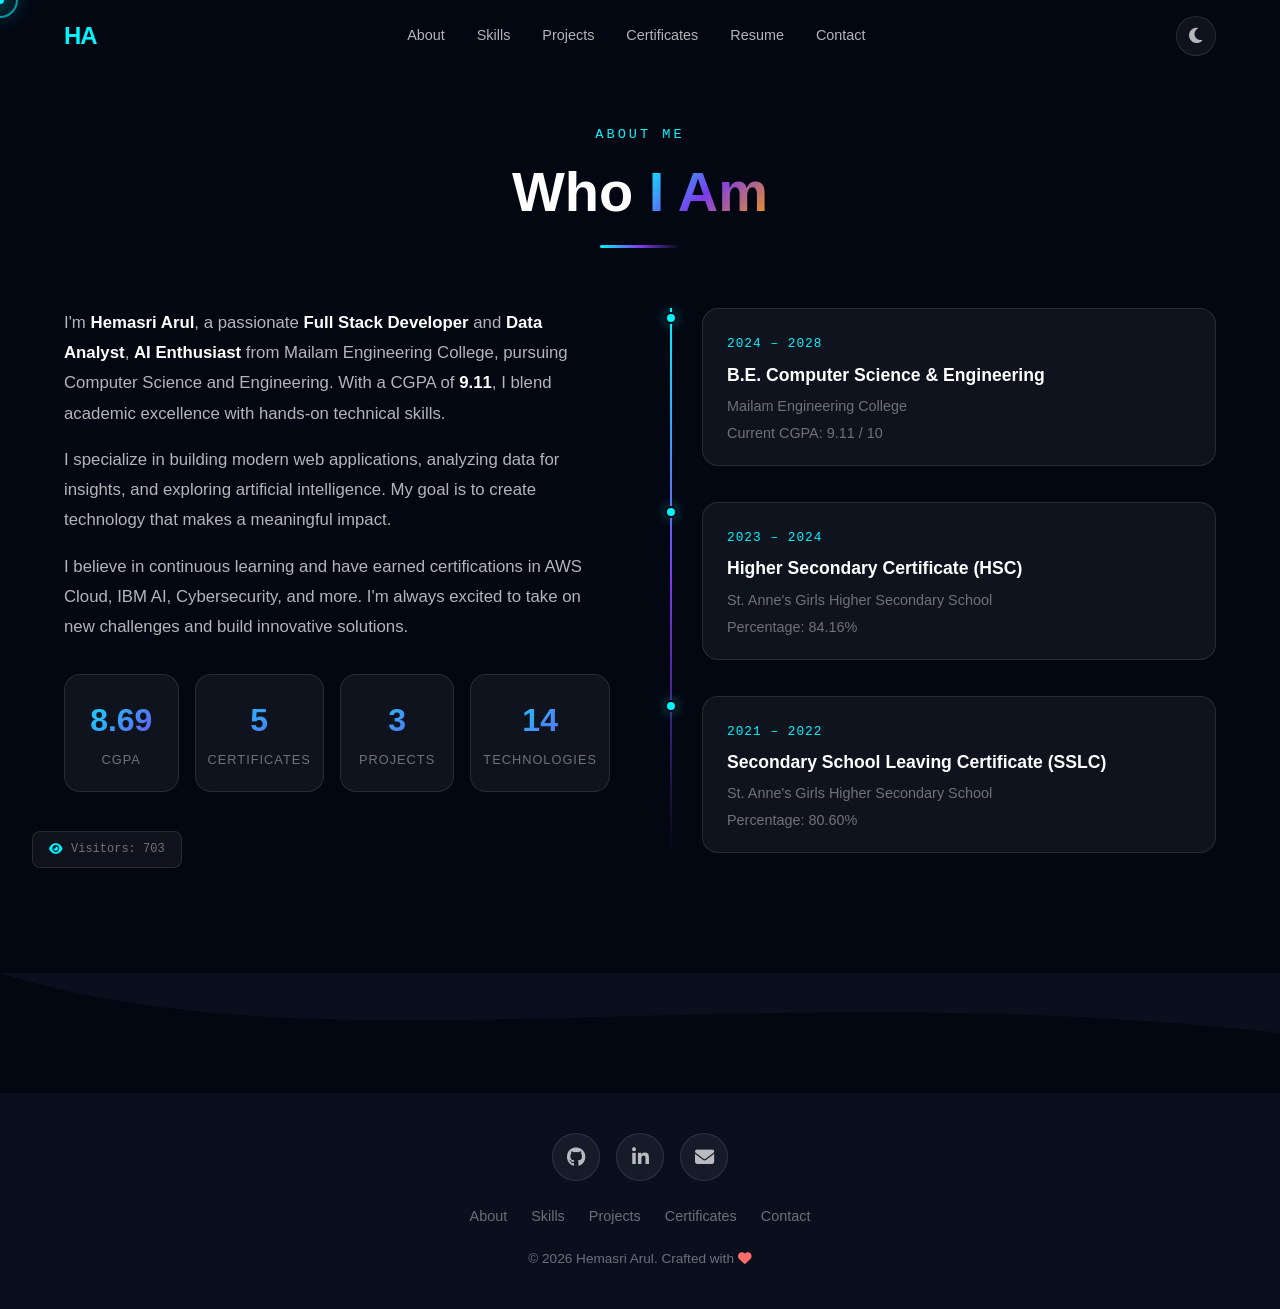
==== commit 43367bc2: "Updated project" ====
--- a/about.html
+++ b/about.html
@@ -68,7 +68,7 @@
               <span class="stat-label">Certificates</span>
             </div>
             <div class="stat-item">
-              <span class="stat-number counter" data-target="6">0</span>
+              <span class="stat-number counter" data-target="3">0</span>
               <span class="stat-label">Projects</span>
             </div>
             <div class="stat-item">
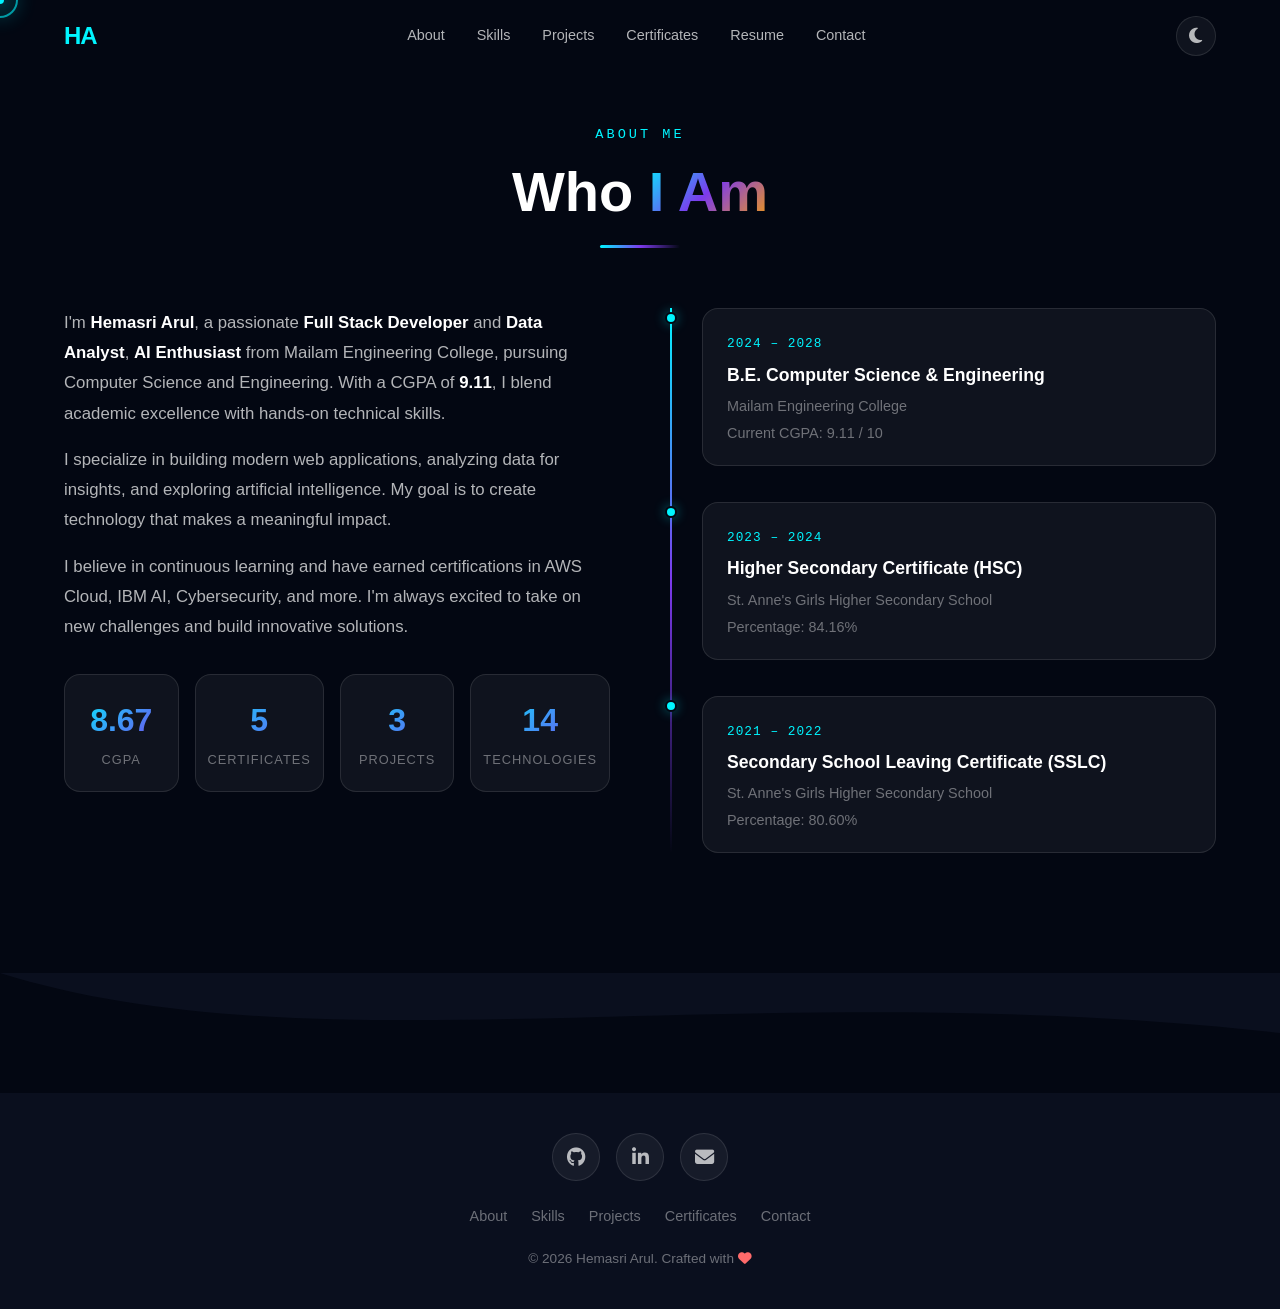
==== commit 3979ebee: "Updated portfolio" ====
--- a/about.html
+++ b/about.html
@@ -16,13 +16,10 @@
   <title>About | Hemasri Arul</title>
 </head>
 <body>
+
   <div class="cursor-outer" id="cursorOuter"></div>
   <div class="cursor-inner" id="cursorInner"></div>
   <canvas id="cursorTrail" class="cursor-trail"></canvas>
-
-  <div class="scroll-progress" id="scrollProgress" role="progressbar" aria-label="Scroll progress">
-    <div class="scroll-progress-bar" id="scrollProgressBar"></div>
-  </div>
 
   <header class="header" id="header" role="banner">
     <nav class="nav container" role="navigation" aria-label="Main navigation">
